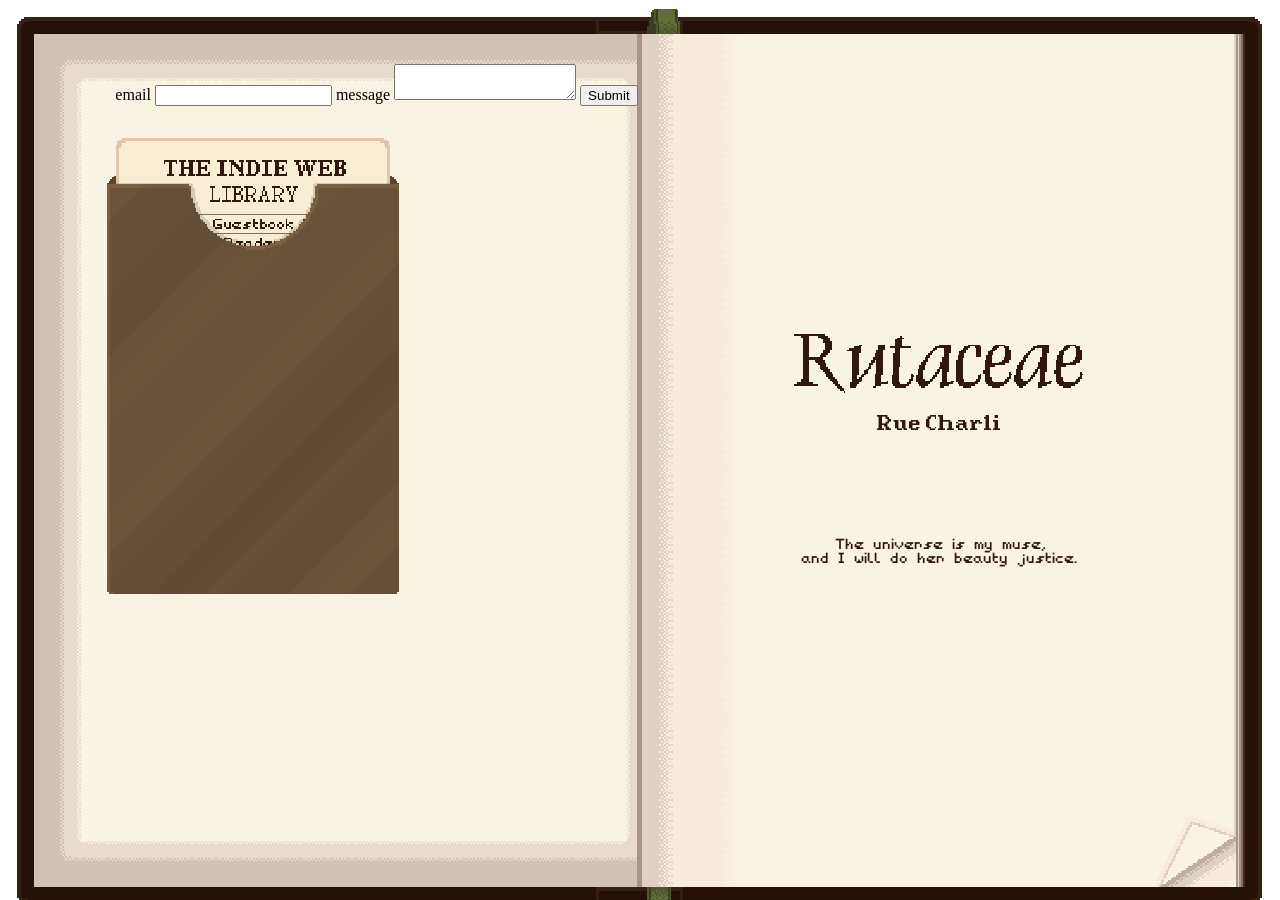
==== p.00.001.html @ ab039655 "Update p.00.001.html" ====
<!DOCTYPE html>
<html lang="">
	<head>
		<meta charset="utf-8">
		<title>Rutaceae</title>
		<meta name="viewport" content="width=device-width, initial-scale=1.0">
		<link rel="stylesheet" href="css/style.css">
		<script src="js/script-text.js"></script>
	</head>
	<body>
		<div class="content">
			<img class="no-drag page" src="img/page-title.png">
			<img class="no-drag guestbook" src="img/guestbook-closed.png">
			<img class="no-drag fold-right" src="img/fold-right-normal.png">
			<img class="no-drag ribbon-right" src="img/ribbon-right-normal.png">
			
			<div class="text-div-left">
				<form action="https://formspree.io/f/mljerlpe" method="POST">
					<label> email
						<input type="email" name="emaill">
					</label>
					<label> message
						<textarea name="messagee"></textarea>
					</label>
					<!-- your other form fields go here -->
					<input type="submit" value="Submit">
				</form>
			</div>
			<div class="text-div-right">
				<div class="td1" style="margin-left: calc(41/743*100cqi); margin-top: calc(140/743*100cqi);"><script>textDelphin(".td1", "Rutaceae")</script></div>
				<h2 style="text-align: center; width: calc(251/743*100cqi)">Rue Charli</h2>
				<p style="text-align: center; width: calc(251/743*100cqi); margin-top: calc(60/743*100cqi)">The universe is my muse,</p>
				<p style="text-align: center; width: calc(250/743*100cqi)">and I will do her beauty justice.</p>
			</div>
		</div>
		<script src="js/script-iframe.js"></script>
	</body>
</html>
---- css/style.css ----
/*   My stylesheet!   */

/*   Index   */

* {
	box-sizing: border-box;
}

body {
	margin: 0;
	position: relative;
}

/*   Iframe   */

.wrapper {
	container-type: inline-size;
	position: relative;
	
	margin: 0 auto;
	aspect-ratio: 743 / 595;
	inline-size: min(100%, 64rem);
	
	background-image: url("../img/page-backup.png");
	background-repeat: no-repeat;
	background-size: 99.95%;
	
	image-rendering: -webkit-optimize-contrast;
	image-rendering: pixelated;
	image-rendering: crisp-edges;
	image-rendering: -moz-crisp-edges;
}

.background {
	z-index: -1;
	position: fixed;
	inset-inline-start: 0cqi;
	margin: 0;
	height: 100%;
	width: 100%;
	overflow: hidden;
	
	background-image: url("../img/background-tiles.png");
	background-repeat: repeat;
	background-size: calc(140/743*99.95cqi);
}

.iframe {
	border: 0;
	inline-size: 100cqi;
	block-size: 100%;
}

.content {
	container-type: inline-size;
	position: relative;
	
	inline-size: 99.95cqi;
	block-size: 99.95%;
}

/*   Image settings  */

img {
	position: absolute;
	/*image-rendering: auto;*/
	/*image-rendering: optimizeSpeed;*/
	/*image-rendering: optimize-contrast;*/
	image-rendering: -webkit-optimize-contrast;
	image-rendering: pixelated;
	image-rendering: crisp-edges;
	/*image-rendering: -o-crisp-edges;*/
	image-rendering: -moz-crisp-edges;
	/*-ms-interpolation-mode: nearest-neighbor;*/
}

.no-drag {
	user-drag: none;
	-webkit-user-drag: none;
	user-select: none;
	-moz-user-select: none;
	-webkit-user-select: none;
	-ms-user-select: none;
}

.page {
	z-index: 10;
	width: 100%;
}

/*   Global buttons   */

.fold-left {
	z-index: 20;
	inline-size: calc(48/743*100cqi);
	inset-inline-start: calc(25/743*100cqi);
	inset-block-start: calc(468/743*100cqi);
	cursor: pointer;
}

.fold-right {
	z-index: 20;
	inline-size: calc(48/743*100cqi);
	inset-inline-start: calc(670/743*100cqi);
	inset-block-start: calc(468/743*100cqi);
	cursor: pointer;
}

.ribbon-left {
	z-index: 20;
	inline-size: calc(47/743*100cqi);
	inset-inline-start: calc(323/743*100cqi);
	inset-block-start: calc(515/743*100cqi);
	cursor: pointer;
}

.ribbon-right {
	z-index: 20;
	inline-size: calc(47/743*100cqi);
	inset-inline-start: calc(373/743*100cqi);
	inset-block-start: calc(515/743*100cqi);
	cursor: pointer;
}

/*   Unique buttons   */

.guestbook {
	z-index: 20;
	inline-size: calc(170/743*100cqi);
	inset-inline-start: calc(62/743*100cqi);
	inset-block-start: calc(65/743*100cqi);
	cursor: pointer;
}

.stamp {
	z-index: 30; 
	inline-size: calc(29/743*100cqi); 
	inset-inline-start: calc(190/743*100cqi); 
	inset-block-start: calc(307/743*100cqi); 
	cursor: pointer;
}

/*   Text   */

.text-div-left { /* a container that holds all text items within it. 1-2 per page */
	padding: 0;
	border: 0;
	margin: 0;
	z-index: 25;
	position: absolute;
	inset-inline-start: calc(67/743*100cqi);
	inset-block-start: calc(37/743*100cqi);
}

.text-div-right { /* a container that holds all text items within it. 1-2 per page */
	padding: 0;
	border: 0;
	margin: 0;
	z-index: 25;
	position: absolute;
	inset-inline-start: calc(420/743*100cqi);
	inset-block-start: calc(37/743*100cqi);
}

@font-face {
	font-family: "Dedicool";
	src:
		local("Dedicool"),
		url("https://ruecharli.space/font/DedicoolRegular.otf"),
		url("{{ site.url }}/font/DedicoolRegular.otf"),
		url("/font/DedicoolRegular.otf"),
		url("DedicoolRegular.otf"),
		url("https://github.com/ruecharli/dot-space/blob/main/font/DedicoolRegular.otf"),
		url("ruecharli.github.io/dot-space/font/DedicoolRegular.otf");
	font-display: swap;
}

@font-face {
	font-family: "Eldring";
	src:
		local("Eldring"),
		url("https://ruecharli.space/font/Eldring.ttf"),
		url("{{ site.url }}/font/Eldring.ttf"),
		url("/font/Eldring.ttf"),
		url("Eldring.ttf"),
		url("https://github.com/ruecharli/dot-space/blob/main/font/Eldring.ttf"),
		url("ruecharli.github.io/dot-space/font/Eldring.ttf");
	font-display: swap;
}

@font-face {
	font-family: "Eldring Bold";
	src:
		local("Eldring Bold"),
		url("https://ruecharli.space/font/EldringBold.ttf"),
		url("{{ site.url }}/font/EldringBold.ttf"),
		url("/font/EldringBold.ttf"),
		url("EldringBold.ttf"),
		url("https://github.com/ruecharli/dot-space/blob/main/font/EldringBold.ttf"),
		url("ruecharli.github.io/dot-space/font/EldringBold.ttf");
	font-display: swap;
}

p {
	font-family: "Dedicool";
	font-size: calc(8/743*100cqi);
	-webkit-font-smoothing: none;
	-moz-osx-font-smoothing: unset;
	font-smoothing: unset;
	font-smooth: never;
	filter: contrast(1);
	line-height: calc(8/743*100cqi);
	font-weight: 100;
	text-wrap: balance;
	padding: 0;
	border: 0;
	margin: 0;
	color: #30180C;
}

h1 {
	font-family: "Eldring";
	font-size: calc(12/743*100cqi);
	-webkit-font-smoothing: none;
	-moz-osx-font-smoothing: unset;
	font-smoothing: unset;
	font-smooth: never;
	filter: contrast(1);
	line-height: calc(12/743*100cqi);
	font-weight: 100;
	text-wrap: balance;
	padding: 0;
	border: 0;
	margin: 0;
	color: #30180C;
}

h2 {
	font-family: "Eldring Bold";
	font-size: calc(12/743*100cqi);
	-webkit-font-smoothing: none;
	-moz-osx-font-smoothing: unset;
	font-smoothing: unset;
	font-smooth: never;
	filter: contrast(1);
	line-height: calc(12/743*100cqi);
	font-weight: 100;
	text-wrap: balance;
	padding: 0;
	border: 0;
	margin: 0;
	color: #30180C;
}

.display-flex { /* for character image containers, assigned in sript-text.js */
	display: flex;
}

.character-delphin {
	height: calc(64/743*100cqi);
	position: relative;
}

/*   Page numbers   */

.page-num-left-div {
	position: absolute;
	z-index: 20;
	inset-inline-start: calc(189/743*100cqi);
	inset-block-start: calc(495/743*100cqi);
}

.page-num-right-div {
	position: absolute;
	z-index: 20;
	inset-inline-start: calc(536/743*100cqi);
	inset-block-start: calc(495/743*100cqi);
}
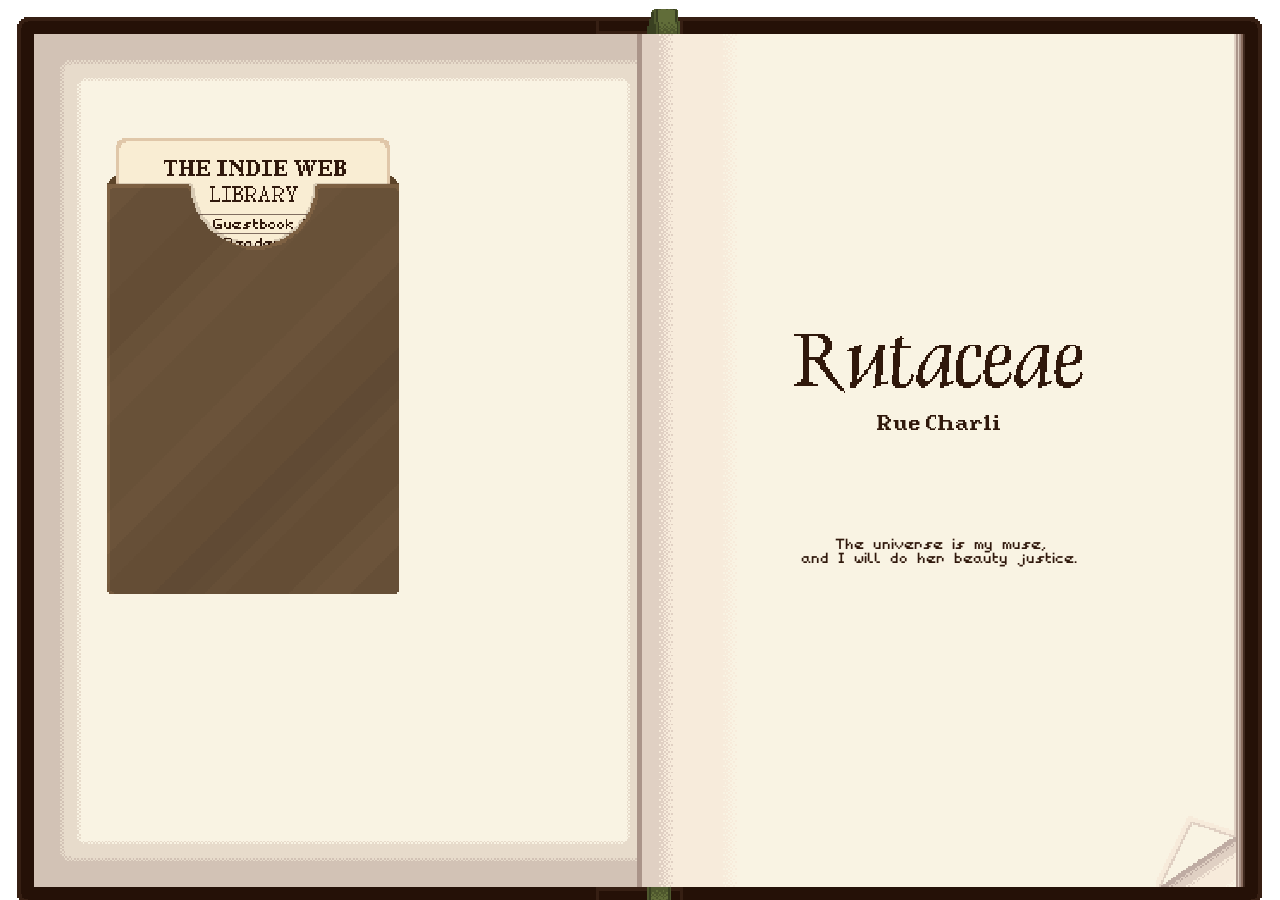
==== commit 1a6793a2: "Update p.00.001.html" ====
--- a/p.00.001.html
+++ b/p.00.001.html
@@ -15,16 +15,6 @@
 			<img class="no-drag ribbon-right" src="img/ribbon-right-normal.png">
 			
 			<div class="text-div-left">
-				<form action="https://formspree.io/f/mljerlpe" method="POST">
-					<label> email
-						<input type="email" name="emaill">
-					</label>
-					<label> message
-						<textarea name="messagee"></textarea>
-					</label>
-					<!-- your other form fields go here -->
-					<input type="submit" value="Submit">
-				</form>
 			</div>
 			<div class="text-div-right">
 				<div class="td1" style="margin-left: calc(41/743*100cqi); margin-top: calc(140/743*100cqi);"><script>textDelphin(".td1", "Rutaceae")</script></div>
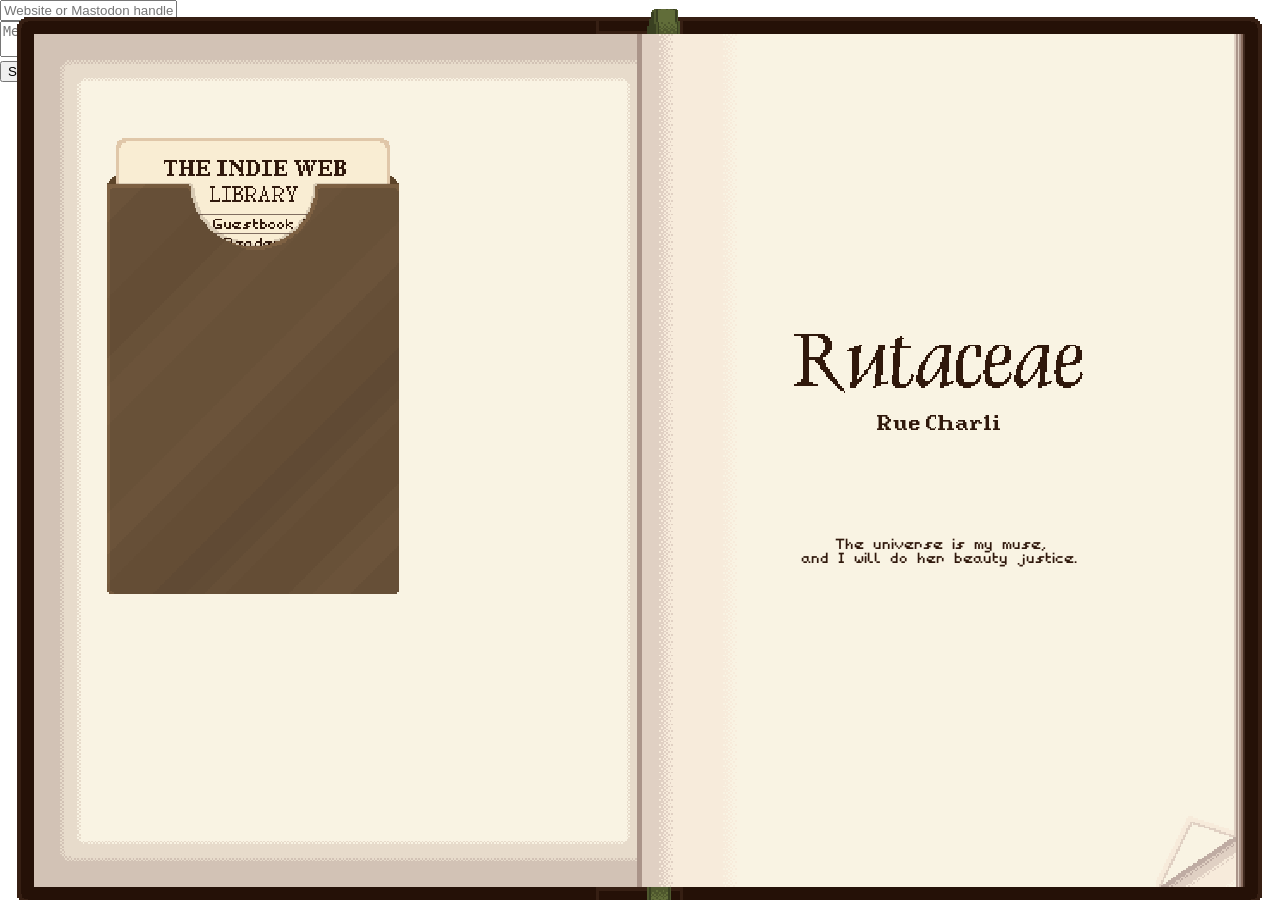
==== commit 67a0f1c3: "Update p.00.001.html" ====
--- a/p.00.001.html
+++ b/p.00.001.html
@@ -10,9 +10,21 @@
 	<body>
 		<div class="content">
 			<img class="no-drag page" src="img/page-title.png">
-			<img class="no-drag guestbook" src="img/guestbook-closed.png">
 			<img class="no-drag fold-right" src="img/fold-right-normal.png">
 			<img class="no-drag ribbon-right" src="img/ribbon-right-normal.png">
+			<img class="no-drag guestbook" src="img/guestbook-closed.png">
+			<form class="guestbook-form" action="https://api.web3forms.com/submit" method="POST" onsubmit="guestbookClose()">
+				<input type="hidden" name="access_key" value="d2b88a17-7001-479d-ab07-e978038e1c53">
+				<input type="hidden" name="subject" value="New Submission from Web3Forms">
+				<input type="hidden" name="redirect" value="https://ruecharli.space/p.00.001.html">
+				<input type="checkbox" name="botcheck" id="" style="display: none;">
+				
+				<input name="website" placeholder="Website or Mastodon handle">
+				<br>
+				<textarea name="message" placeholder="Message (required)" required></textarea>
+				<br>
+				<input type="submit" value="Submit">
+			</form>
 			
 			<div class="text-div-left">
 			</div>
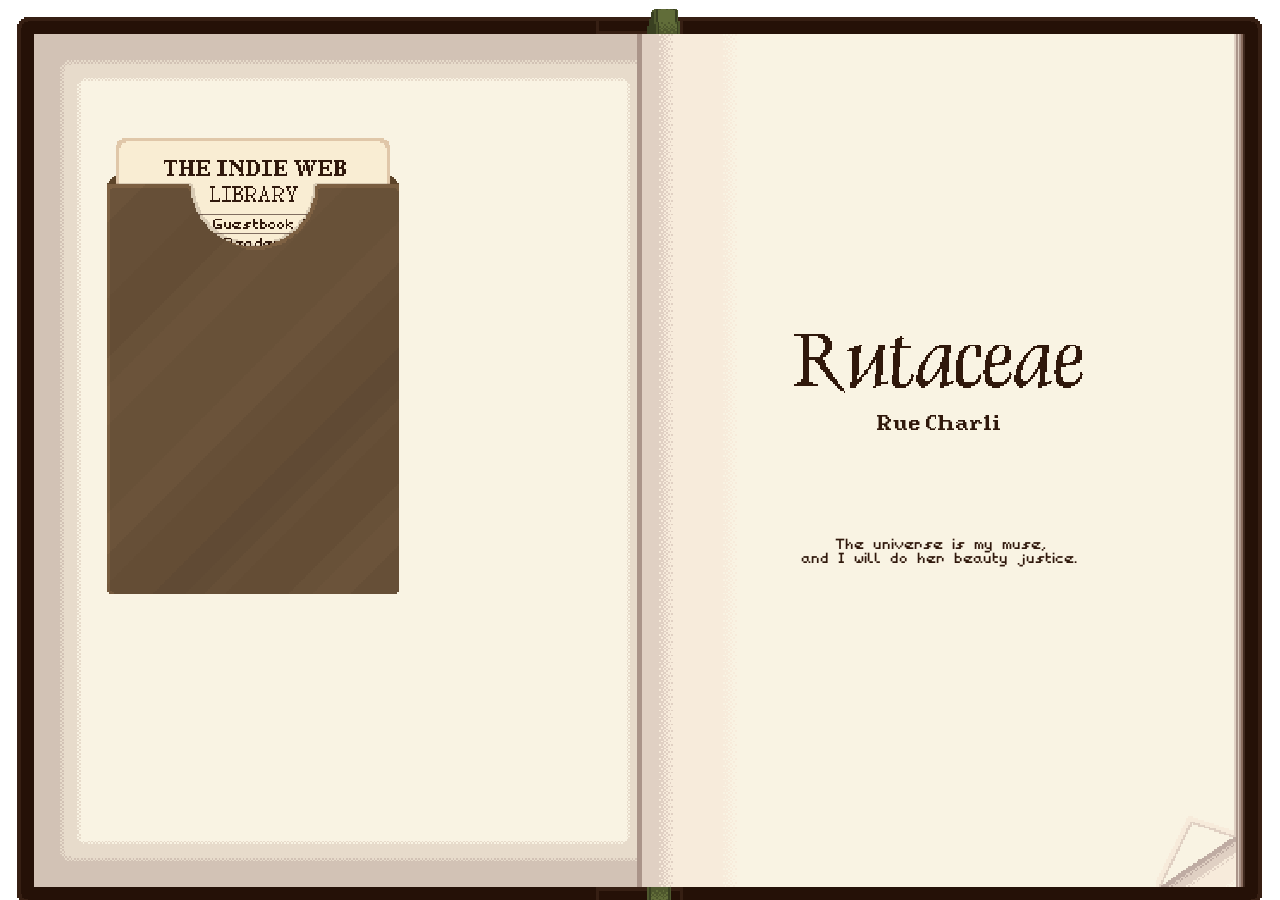
==== commit a1b5dd4a: "Update p.00.001.html" ====
--- a/p.00.001.html
+++ b/p.00.001.html
@@ -13,11 +13,9 @@
 			<img class="no-drag fold-right" src="img/fold-right-normal.png">
 			<img class="no-drag ribbon-right" src="img/ribbon-right-normal.png">
 			<img class="no-drag guestbook" src="img/guestbook-closed.png">
-			<form class="guestbook-form" action="https://api.web3forms.com/submit" method="POST" onsubmit="guestbookClose()">
+			<form class="guestbook-form" action="https://api.web3forms.com/submit" method="POST">
 				<input type="hidden" name="access_key" value="d2b88a17-7001-479d-ab07-e978038e1c53">
-				<input type="hidden" name="subject" value="New Submission from Web3Forms">
-				<input type="hidden" name="redirect" value="https://ruecharli.space/p.00.001.html">
-				<input type="checkbox" name="botcheck" id="" style="display: none;">
+				<input type="hidden" name="redirect" value="https://ruecharli.space">
 				
 				<input name="website" placeholder="Website or Mastodon handle">
 				<br>
--- a/css/style.css
+++ b/css/style.css
@@ -122,7 +122,7 @@
 	cursor: pointer;
 }
 
-/*   Unique buttons   */
+/*   Guestbook   */
 
 .guestbook {
 	z-index: 20;
@@ -132,12 +132,19 @@
 	cursor: pointer;
 }
 
-.stamp {
-	z-index: 30; 
-	inline-size: calc(29/743*100cqi); 
-	inset-inline-start: calc(190/743*100cqi); 
-	inset-block-start: calc(307/743*100cqi); 
-	cursor: pointer;
+textarea {
+  resize: none;
+}
+
+.guestbook-form {
+	position: absolute;
+	z-index: 30;
+	inset-inline-start: calc(62/743*100cqi);
+	inset-block-start: calc(65/743*100cqi);
+	inline-size: calc(170/743*100cqi);
+	block-size: calc(280/743*100cqi);
+	border: 0;
+	display: none;
 }
 
 /*   Text   */
@@ -275,4 +282,4 @@
 	z-index: 20;
 	inset-inline-start: calc(536/743*100cqi);
 	inset-block-start: calc(495/743*100cqi);
-}+}
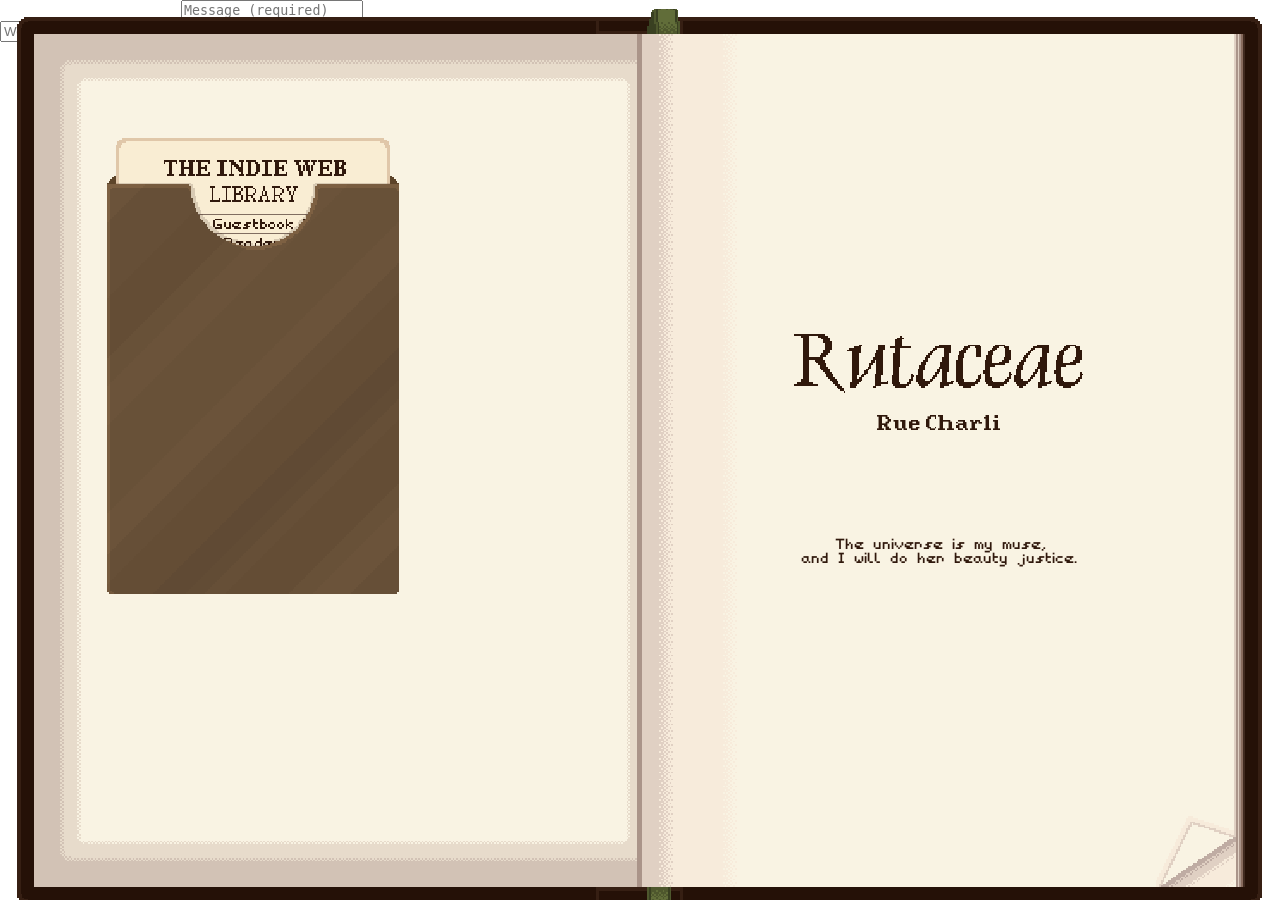
==== commit fcd2ea93: "Update p.00.001.html" ====
--- a/p.00.001.html
+++ b/p.00.001.html
@@ -13,15 +13,14 @@
 			<img class="no-drag fold-right" src="img/fold-right-normal.png">
 			<img class="no-drag ribbon-right" src="img/ribbon-right-normal.png">
 			<img class="no-drag guestbook" src="img/guestbook-closed.png">
-			<form class="guestbook-form" action="https://api.web3forms.com/submit" method="POST">
+			<form id="form" action="https://api.web3forms.com/submit" method="POST">
+				
 				<input type="hidden" name="access_key" value="d2b88a17-7001-479d-ab07-e978038e1c53">
-				<input type="hidden" name="redirect" value="https://ruecharli.space">
+				<input type="checkbox" name="botcheck" id="" style="display: none;">
 				
-				<input name="website" placeholder="Website or Mastodon handle">
-				<br>
-				<textarea name="message" placeholder="Message (required)" required></textarea>
-				<br>
-				<input type="submit" value="Submit">
+				<input class="form-website" name="website" placeholder="Website or Mastodon handle" spellcheck="false">
+				<textarea class="form-message" name="message" placeholder="Message (required)" spellcheck="false" required></textarea>
+				<button class="form-submit stamp-normal" type="submit"></button>
 			</form>
 			
 			<div class="text-div-left">
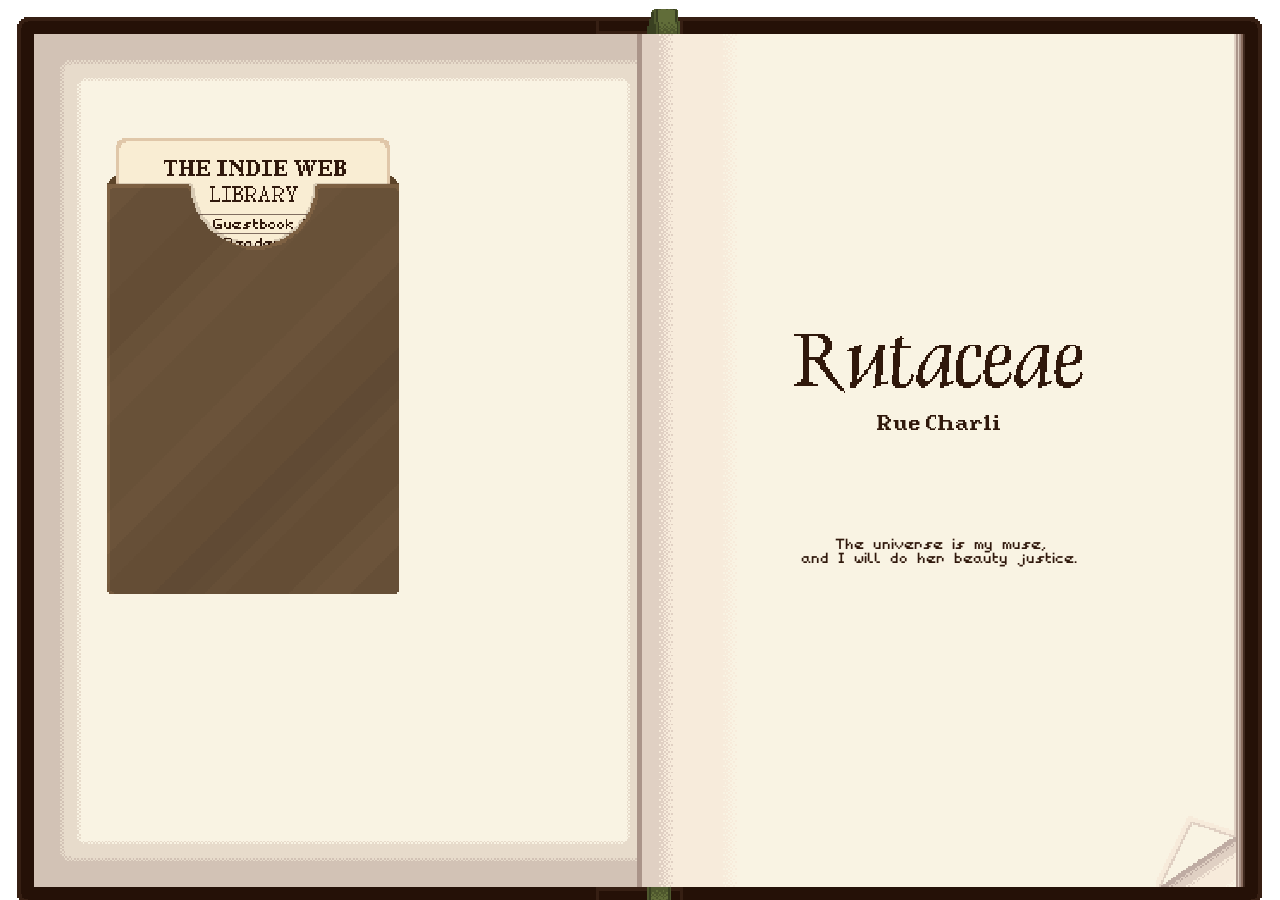
==== commit 2b1086b2: "Update p.00.001.html" ====
--- a/p.00.001.html
+++ b/p.00.001.html
@@ -18,6 +18,7 @@
 				<input type="hidden" name="access_key" value="d2b88a17-7001-479d-ab07-e978038e1c53">
 				<input type="checkbox" name="botcheck" id="" style="display: none;">
 				
+				<input class="form-name" name="name" placeholder="Name (required)" spellcheck="false">
 				<input class="form-website" name="website" placeholder="Website or Mastodon handle" spellcheck="false">
 				<textarea class="form-message" name="message" placeholder="Message (required)" spellcheck="false" required></textarea>
 				<button class="form-submit stamp-normal" type="submit"></button>
--- a/css/style.css
+++ b/css/style.css
@@ -11,55 +11,7 @@
 	position: relative;
 }
 
-/*   Iframe   */
-
-.wrapper {
-	container-type: inline-size;
-	position: relative;
-	
-	margin: 0 auto;
-	aspect-ratio: 743 / 595;
-	inline-size: min(100%, 64rem);
-	
-	background-image: url("../img/page-backup.png");
-	background-repeat: no-repeat;
-	background-size: 99.95%;
-	
-	image-rendering: -webkit-optimize-contrast;
-	image-rendering: pixelated;
-	image-rendering: crisp-edges;
-	image-rendering: -moz-crisp-edges;
-}
-
-.background {
-	z-index: -1;
-	position: fixed;
-	inset-inline-start: 0cqi;
-	margin: 0;
-	height: 100%;
-	width: 100%;
-	overflow: hidden;
-	
-	background-image: url("../img/background-tiles.png");
-	background-repeat: repeat;
-	background-size: calc(140/743*99.95cqi);
-}
-
-.iframe {
-	border: 0;
-	inline-size: 100cqi;
-	block-size: 100%;
-}
-
-.content {
-	container-type: inline-size;
-	position: relative;
-	
-	inline-size: 99.95cqi;
-	block-size: 99.95%;
-}
-
-/*   Image settings  */
+/*   Images  */
 
 img {
 	position: absolute;
@@ -88,7 +40,60 @@
 	width: 100%;
 }
 
-/*   Global buttons   */
+/*   Iframe   */
+
+.wrapper {
+	container-type: inline-size;
+	position: relative;
+	
+	margin: 0 auto;
+	aspect-ratio: 743 / 595;
+	inline-size: min(100%, 64rem);
+	
+	background-image: url("../img/page-backup.png");
+	background-repeat: no-repeat;
+	background-size: 99.95%;
+	
+	image-rendering: -webkit-optimize-contrast;
+	image-rendering: pixelated;
+	image-rendering: crisp-edges;
+	image-rendering: -moz-crisp-edges;
+}
+
+.background {
+	z-index: -1;
+	position: fixed;
+	inset-inline-start: 0cqi;
+	margin: 0;
+	height: 100%;
+	width: 100%;
+	overflow: hidden;
+	
+	background-image: url("../img/background-tiles.png");
+	background-repeat: repeat;
+	background-size: calc(140/743*99.95cqi);
+	
+	image-rendering: -webkit-optimize-contrast;
+	image-rendering: pixelated;
+	image-rendering: crisp-edges;
+	image-rendering: -moz-crisp-edges;
+}
+
+.iframe {
+	border: 0;
+	inline-size: 100cqi;
+	block-size: 100%;
+}
+
+.content {
+	container-type: inline-size;
+	position: relative;
+	
+	inline-size: 99.95cqi;
+	block-size: 99.95%;
+}
+
+/*   Iframe buttons   */
 
 .fold-left {
 	z-index: 20;
@@ -132,19 +137,86 @@
 	cursor: pointer;
 }
 
-textarea {
-  resize: none;
-}
-
-.guestbook-form {
+#form {
 	position: absolute;
 	z-index: 30;
-	inset-inline-start: calc(62/743*100cqi);
-	inset-block-start: calc(65/743*100cqi);
-	inline-size: calc(170/743*100cqi);
-	block-size: calc(280/743*100cqi);
-	border: 0;
+	inset-inline-start: calc(74/743*100cqi);
+	inset-block-start: calc(150/743*100cqi);
+	padding: 0;
+	border: 0;
+	margin: 0;
 	display: none;
+}
+
+.form-website, .form-message {
+	font-family: "Dedicool";
+	font-size: calc(8/743*100cqi);
+	-webkit-font-smoothing: none;
+	-moz-osx-font-smoothing: unset;
+	font-smoothing: unset;
+	font-smooth: never;
+	filter: contrast(1);
+	line-height: calc(8/743*100cqi);
+	font-weight: 100;
+	text-wrap: stable;
+	color: #0C0966;
+	background-color: rgba(0,0,0,0);
+	
+	padding: 0;
+	border: 0;
+	margin: 0;
+	
+	inline-size: calc(146/743*100cqi);
+	display: block;
+	box-sizing: border-box;
+	text-box-trim: none;
+}
+
+.form-website {
+	block-size: calc(8/743*100cqi);
+}
+
+.form-message {
+	block-size: calc(144/743*100cqi);
+	resize: none;
+}
+
+.form-submit {
+	position: absolute;
+	inset-inline-start: calc(106/743*100cqi);
+	inset-block-start: calc(155/743*100cqi);
+	inline-size: calc(29/743*99.95cqi);
+	block-size: calc(29/743*99.95cqi);
+	
+	padding: 0;
+	border: 0;
+	margin: 0;
+	
+	background-repeat: no-repeat;
+	background-size: calc(29/743*99.95cqi);
+	background-color: rgba(0,0,0,0);
+	
+	image-rendering: -webkit-optimize-contrast;
+	image-rendering: pixelated;
+	image-rendering: crisp-edges;
+	image-rendering: -moz-crisp-edges;
+	
+	cursor: pointer;
+}
+
+.stamp-normal {
+	background-image: url("../img/stamp-normal.png");
+}
+
+.stamp-hover {
+	background-image: url("../img/stamp-hover.png");
+}
+
+input:focus,
+select:focus,
+textarea:focus,
+button:focus {
+	outline: none;
 }
 
 /*   Text   */
